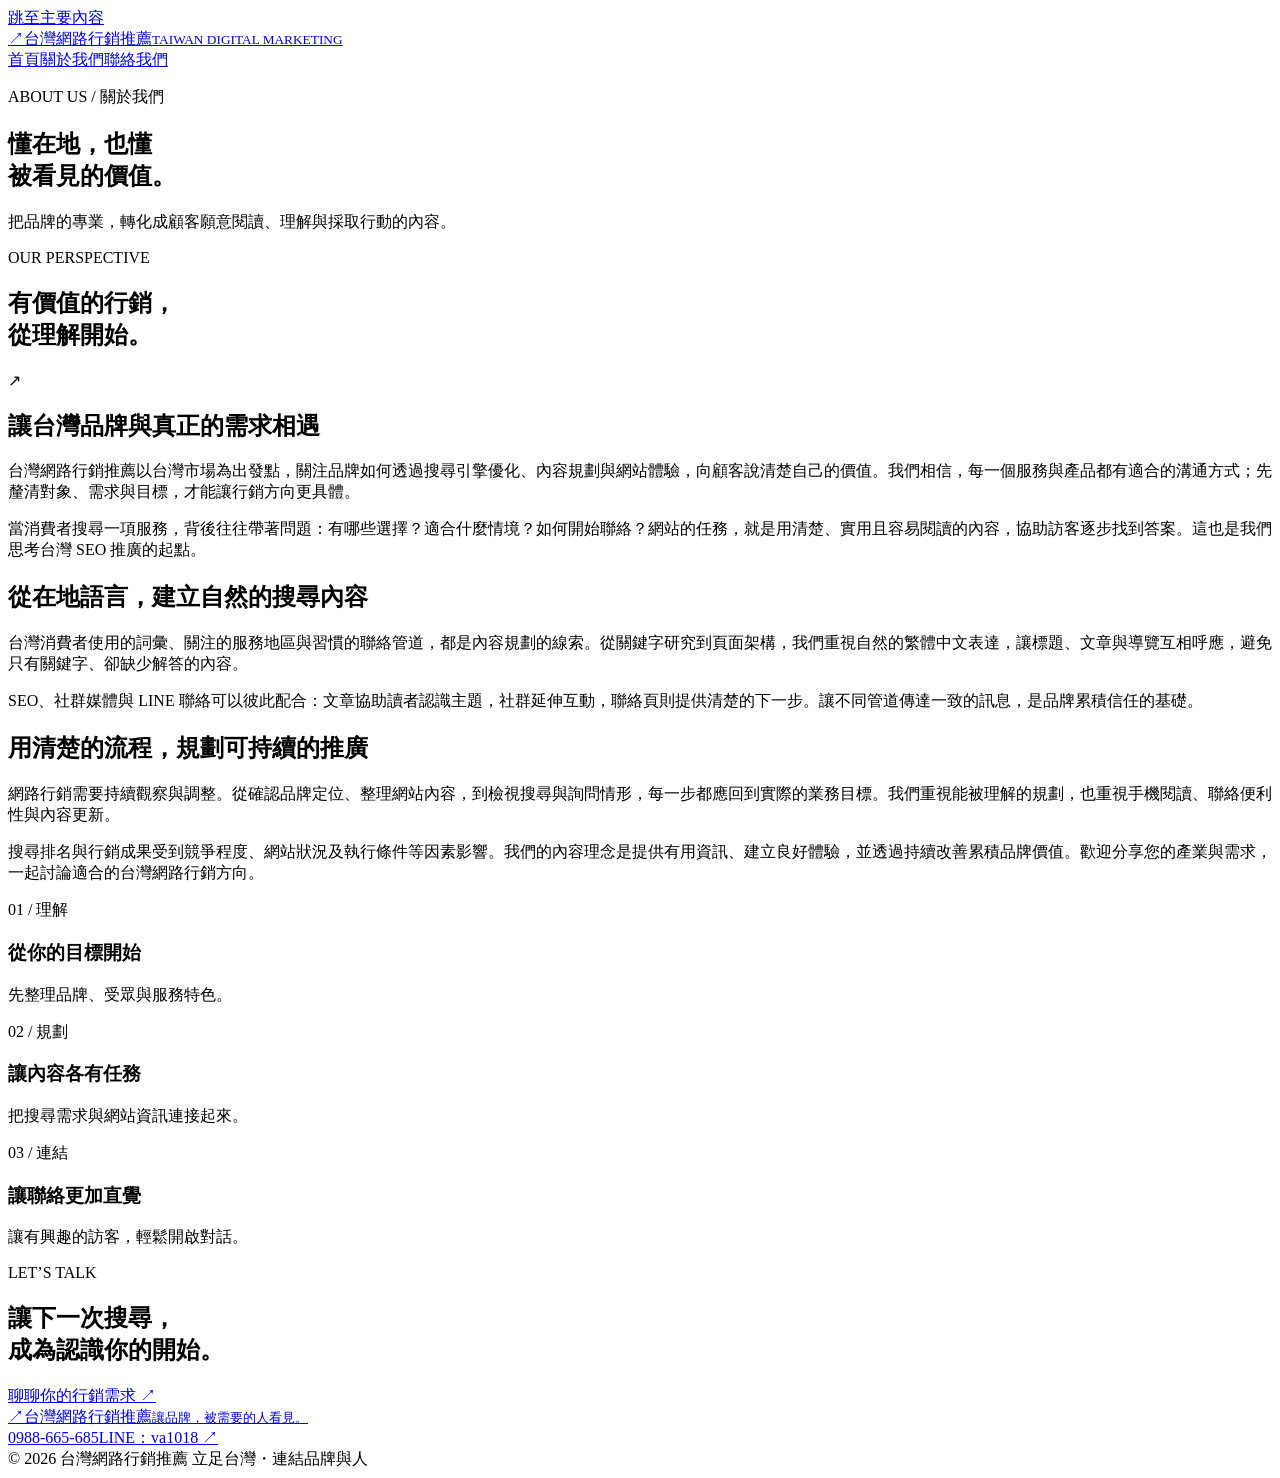
==== about.html @ f3c2215b "新增 about.html" ====
<!doctype html><html lang="zh-Hant-TW"><head><meta charset="utf-8"><meta name="viewport" content="width=device-width,initial-scale=1"><title>關於我們｜台灣網路行銷推薦的 SEO 與品牌內容理念</title><meta name="description" content="認識台灣網路行銷推薦：以在地市場理解、實用內容與清楚的網站體驗，規劃 SEO 搜尋優化及品牌網路推廣方向。"><meta name="theme-color" content="#111f30"><link rel="canonical" href="https://diamondk123.github.io/taiwan-seo-marketing/about.html"><meta property="og:locale" content="zh_TW"><meta property="og:type" content="website"><meta property="og:title" content="關於我們｜台灣網路行銷推薦的 SEO 與品牌內容理念"><meta property="og:description" content="認識台灣網路行銷推薦：以在地市場理解、實用內容與清楚的網站體驗，規劃 SEO 搜尋優化及品牌網路推廣方向。"><meta property="og:url" content="https://diamondk123.github.io/taiwan-seo-marketing/about.html"><link rel="icon" href="favicon.svg" type="image/svg+xml"><link rel="stylesheet" href="styles.css"><script type="application/ld+json">{"@context": "https://schema.org", "@type": "Organization", "name": "台灣網路行銷推薦", "url": "https://diamondk123.github.io/taiwan-seo-marketing/", "telephone": "+886988665685", "email": "mandykeju@hotmail.com", "areaServed": "TW", "sameAs": ["https://line.me/ti/p/~va1018"]}</script></head><body><a class="skip" href="#main">跳至主要內容</a><header><div class="wrap nav"><a class="brand" href="index.html" aria-label="台灣網路行銷推薦 首頁"><span class="brand-mark" aria-hidden="true">↗</span><span>台灣網路行銷推薦<small>TAIWAN DIGITAL MARKETING</small></span></a><nav aria-label="主要導覽"><a href="index.html">首頁</a><a href="about.html" aria-current="page">關於我們</a><a href="contact.html">聯絡我們</a></nav></div></header><main id="main"><section class="page-hero"><div class="wrap"><p class="eyebrow">ABOUT US / 關於我們</p><h1>懂在地，也懂<br><span class="lime">被看見的價值。</span></h1><p>把品牌的專業，轉化成顧客願意閱讀、理解與採取行動的內容。</p></div></section><section class="wrap section about-grid"><aside><p class="eyebrow">OUR PERSPECTIVE</p><h2>有價值的行銷，<br>從理解開始。</h2><div class="about-symbol" aria-hidden="true">↗</div></aside><article class="prose"><h2>讓台灣品牌與真正的需求相遇</h2><p>台灣網路行銷推薦以台灣市場為出發點，關注品牌如何透過搜尋引擎優化、內容規劃與網站體驗，向顧客說清楚自己的價值。我們相信，每一個服務與產品都有適合的溝通方式；先釐清對象、需求與目標，才能讓行銷方向更具體。</p><p>當消費者搜尋一項服務，背後往往帶著問題：有哪些選擇？適合什麼情境？如何開始聯絡？網站的任務，就是用清楚、實用且容易閱讀的內容，協助訪客逐步找到答案。這也是我們思考台灣 SEO 推廣的起點。</p><h2>從在地語言，建立自然的搜尋內容</h2><p>台灣消費者使用的詞彙、關注的服務地區與習慣的聯絡管道，都是內容規劃的線索。從關鍵字研究到頁面架構，我們重視自然的繁體中文表達，讓標題、文章與導覽互相呼應，避免只有關鍵字、卻缺少解答的內容。</p><p>SEO、社群媒體與 LINE 聯絡可以彼此配合：文章協助讀者認識主題，社群延伸互動，聯絡頁則提供清楚的下一步。讓不同管道傳達一致的訊息，是品牌累積信任的基礎。</p><h2>用清楚的流程，規劃可持續的推廣</h2><p>網路行銷需要持續觀察與調整。從確認品牌定位、整理網站內容，到檢視搜尋與詢問情形，每一步都應回到實際的業務目標。我們重視能被理解的規劃，也重視手機閱讀、聯絡便利性與內容更新。</p><p>搜尋排名與行銷成果受到競爭程度、網站狀況及執行條件等因素影響。我們的內容理念是提供有用資訊、建立良好體驗，並透過持續改善累積品牌價值。歡迎分享您的產業與需求，一起討論適合的台灣網路行銷方向。</p></article></section><section class="wrap principles"><div><span>01 / 理解</span><h3>從你的目標開始</h3><p>先整理品牌、受眾與服務特色。</p></div><div><span>02 / 規劃</span><h3>讓內容各有任務</h3><p>把搜尋需求與網站資訊連接起來。</p></div><div><span>03 / 連結</span><h3>讓聯絡更加直覺</h3><p>讓有興趣的訪客，輕鬆開啟對話。</p></div></section><section class="wrap cta"><div><p class="eyebrow">LET’S TALK</p><h2>讓下一次搜尋，<br>成為認識你的開始。</h2></div><a class="button dark" href="contact.html">聊聊你的行銷需求 <span>↗</span></a></section></main><footer><div class="wrap foot"><a class="brand" href="index.html"><span class="brand-mark" aria-hidden="true">↗</span><span>台灣網路行銷推薦<small>讓品牌，被需要的人看見。</small></span></a><div><a href="tel:+886988665685">0988-665-685</a><a href="https://line.me/ti/p/~va1018" target="_blank" rel="noopener noreferrer">LINE：va1018 ↗</a></div></div><div class="wrap copyright">© 2026 台灣網路行銷推薦 <span>立足台灣・連結品牌與人</span></div></footer><script src="script.js" defer></script></body></html>
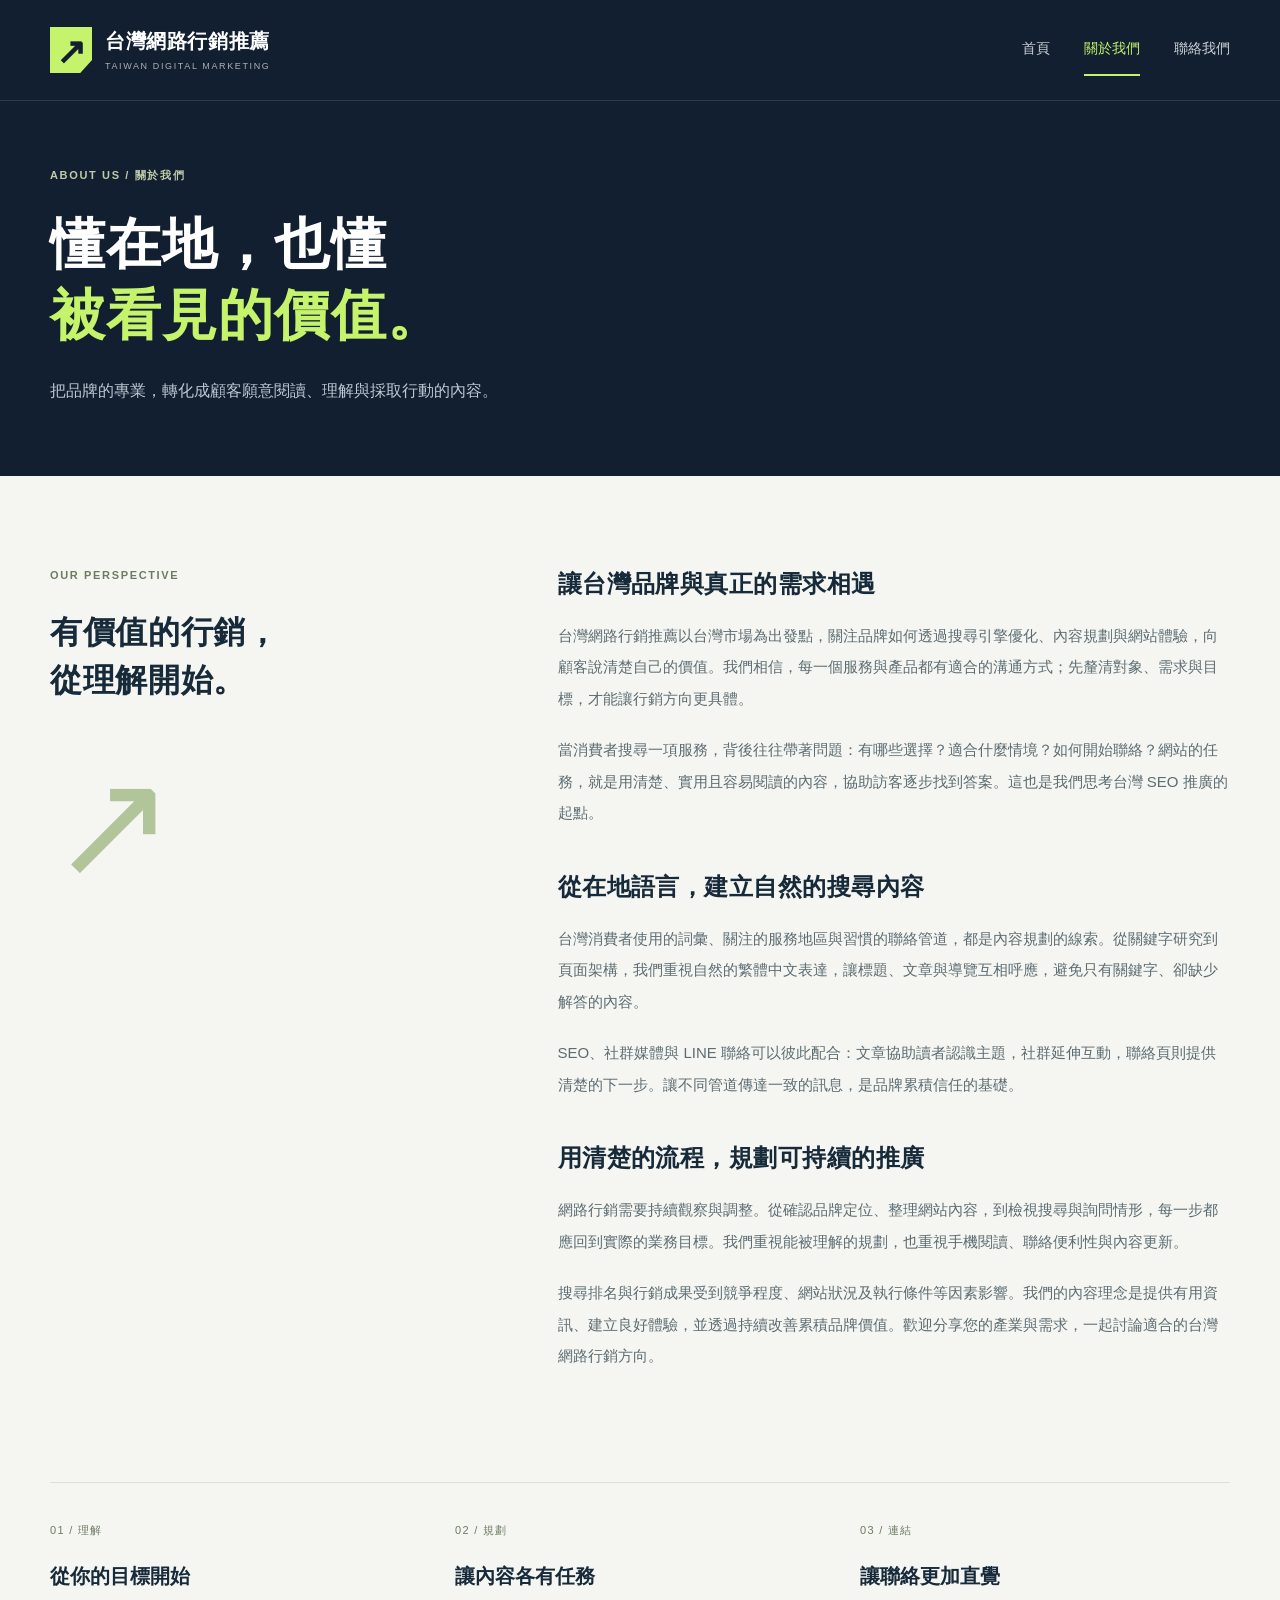
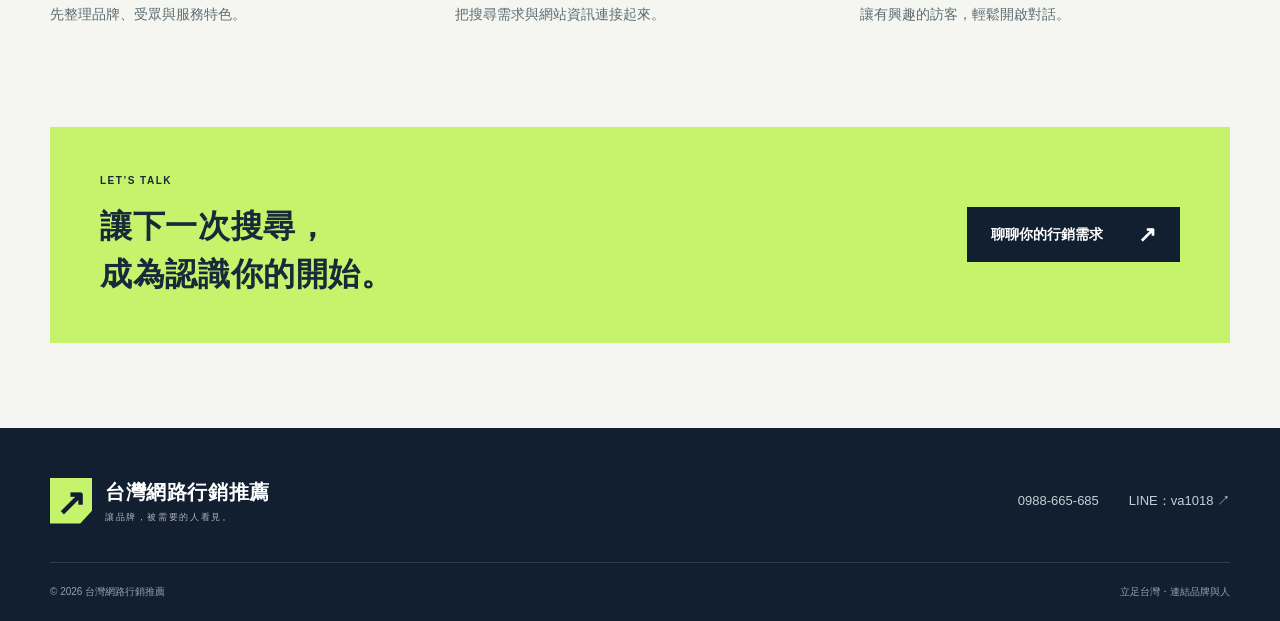
==== commit b01ebc8a: "更新公開聯絡及表單收件信箱為 Gmail" ====
--- a/about.html
+++ b/about.html
@@ -1 +1 @@
-<!doctype html><html lang="zh-Hant-TW"><head><meta charset="utf-8"><meta name="viewport" content="width=device-width,initial-scale=1"><title>關於我們｜台灣網路行銷推薦的 SEO 與品牌內容理念</title><meta name="description" content="認識台灣網路行銷推薦：以在地市場理解、實用內容與清楚的網站體驗，規劃 SEO 搜尋優化及品牌網路推廣方向。"><meta name="theme-color" content="#111f30"><link rel="canonical" href="https://diamondk123.github.io/taiwan-seo-marketing/about.html"><meta property="og:locale" content="zh_TW"><meta property="og:type" content="website"><meta property="og:title" content="關於我們｜台灣網路行銷推薦的 SEO 與品牌內容理念"><meta property="og:description" content="認識台灣網路行銷推薦：以在地市場理解、實用內容與清楚的網站體驗，規劃 SEO 搜尋優化及品牌網路推廣方向。"><meta property="og:url" content="https://diamondk123.github.io/taiwan-seo-marketing/about.html"><link rel="icon" href="favicon.svg" type="image/svg+xml"><link rel="stylesheet" href="styles.css"><script type="application/ld+json">{"@context": "https://schema.org", "@type": "Organization", "name": "台灣網路行銷推薦", "url": "https://diamondk123.github.io/taiwan-seo-marketing/", "telephone": "+886988665685", "email": "mandykeju@hotmail.com", "areaServed": "TW", "sameAs": ["https://line.me/ti/p/~va1018"]}</script></head><body><a class="skip" href="#main">跳至主要內容</a><header><div class="wrap nav"><a class="brand" href="index.html" aria-label="台灣網路行銷推薦 首頁"><span class="brand-mark" aria-hidden="true">↗</span><span>台灣網路行銷推薦<small>TAIWAN DIGITAL MARKETING</small></span></a><nav aria-label="主要導覽"><a href="index.html">首頁</a><a href="about.html" aria-current="page">關於我們</a><a href="contact.html">聯絡我們</a></nav></div></header><main id="main"><section class="page-hero"><div class="wrap"><p class="eyebrow">ABOUT US / 關於我們</p><h1>懂在地，也懂<br><span class="lime">被看見的價值。</span></h1><p>把品牌的專業，轉化成顧客願意閱讀、理解與採取行動的內容。</p></div></section><section class="wrap section about-grid"><aside><p class="eyebrow">OUR PERSPECTIVE</p><h2>有價值的行銷，<br>從理解開始。</h2><div class="about-symbol" aria-hidden="true">↗</div></aside><article class="prose"><h2>讓台灣品牌與真正的需求相遇</h2><p>台灣網路行銷推薦以台灣市場為出發點，關注品牌如何透過搜尋引擎優化、內容規劃與網站體驗，向顧客說清楚自己的價值。我們相信，每一個服務與產品都有適合的溝通方式；先釐清對象、需求與目標，才能讓行銷方向更具體。</p><p>當消費者搜尋一項服務，背後往往帶著問題：有哪些選擇？適合什麼情境？如何開始聯絡？網站的任務，就是用清楚、實用且容易閱讀的內容，協助訪客逐步找到答案。這也是我們思考台灣 SEO 推廣的起點。</p><h2>從在地語言，建立自然的搜尋內容</h2><p>台灣消費者使用的詞彙、關注的服務地區與習慣的聯絡管道，都是內容規劃的線索。從關鍵字研究到頁面架構，我們重視自然的繁體中文表達，讓標題、文章與導覽互相呼應，避免只有關鍵字、卻缺少解答的內容。</p><p>SEO、社群媒體與 LINE 聯絡可以彼此配合：文章協助讀者認識主題，社群延伸互動，聯絡頁則提供清楚的下一步。讓不同管道傳達一致的訊息，是品牌累積信任的基礎。</p><h2>用清楚的流程，規劃可持續的推廣</h2><p>網路行銷需要持續觀察與調整。從確認品牌定位、整理網站內容，到檢視搜尋與詢問情形，每一步都應回到實際的業務目標。我們重視能被理解的規劃，也重視手機閱讀、聯絡便利性與內容更新。</p><p>搜尋排名與行銷成果受到競爭程度、網站狀況及執行條件等因素影響。我們的內容理念是提供有用資訊、建立良好體驗，並透過持續改善累積品牌價值。歡迎分享您的產業與需求，一起討論適合的台灣網路行銷方向。</p></article></section><section class="wrap principles"><div><span>01 / 理解</span><h3>從你的目標開始</h3><p>先整理品牌、受眾與服務特色。</p></div><div><span>02 / 規劃</span><h3>讓內容各有任務</h3><p>把搜尋需求與網站資訊連接起來。</p></div><div><span>03 / 連結</span><h3>讓聯絡更加直覺</h3><p>讓有興趣的訪客，輕鬆開啟對話。</p></div></section><section class="wrap cta"><div><p class="eyebrow">LET’S TALK</p><h2>讓下一次搜尋，<br>成為認識你的開始。</h2></div><a class="button dark" href="contact.html">聊聊你的行銷需求 <span>↗</span></a></section></main><footer><div class="wrap foot"><a class="brand" href="index.html"><span class="brand-mark" aria-hidden="true">↗</span><span>台灣網路行銷推薦<small>讓品牌，被需要的人看見。</small></span></a><div><a href="tel:+886988665685">0988-665-685</a><a href="https://line.me/ti/p/~va1018" target="_blank" rel="noopener noreferrer">LINE：va1018 ↗</a></div></div><div class="wrap copyright">© 2026 台灣網路行銷推薦 <span>立足台灣・連結品牌與人</span></div></footer><script src="script.js" defer></script></body></html>
+<!doctype html><html lang="zh-Hant-TW"><head><meta charset="utf-8"><meta name="viewport" content="width=device-width,initial-scale=1"><title>關於我們｜台灣網路行銷推薦的 SEO 與品牌內容理念</title><meta name="description" content="認識台灣網路行銷推薦：以在地市場理解、實用內容與清楚的網站體驗，規劃 SEO 搜尋優化及品牌網路推廣方向。"><meta name="theme-color" content="#111f30"><link rel="canonical" href="https://diamondk123.github.io/taiwan-seo-marketing/about.html"><meta property="og:locale" content="zh_TW"><meta property="og:type" content="website"><meta property="og:title" content="關於我們｜台灣網路行銷推薦的 SEO 與品牌內容理念"><meta property="og:description" content="認識台灣網路行銷推薦：以在地市場理解、實用內容與清楚的網站體驗，規劃 SEO 搜尋優化及品牌網路推廣方向。"><meta property="og:url" content="https://diamondk123.github.io/taiwan-seo-marketing/about.html"><link rel="icon" href="favicon.svg" type="image/svg+xml"><link rel="stylesheet" href="styles.css"><script type="application/ld+json">{"@context": "https://schema.org", "@type": "Organization", "name": "台灣網路行銷推薦", "url": "https://diamondk123.github.io/taiwan-seo-marketing/", "telephone": "+886988665685", "email": "veraclonney0203@gmail.com", "areaServed": "TW", "sameAs": ["https://line.me/ti/p/~va1018"]}</script></head><body><a class="skip" href="#main">跳至主要內容</a><header><div class="wrap nav"><a class="brand" href="index.html" aria-label="台灣網路行銷推薦 首頁"><span class="brand-mark" aria-hidden="true">↗</span><span>台灣網路行銷推薦<small>TAIWAN DIGITAL MARKETING</small></span></a><nav aria-label="主要導覽"><a href="index.html">首頁</a><a href="about.html" aria-current="page">關於我們</a><a href="contact.html">聯絡我們</a></nav></div></header><main id="main"><section class="page-hero"><div class="wrap"><p class="eyebrow">ABOUT US / 關於我們</p><h1>懂在地，也懂<br><span class="lime">被看見的價值。</span></h1><p>把品牌的專業，轉化成顧客願意閱讀、理解與採取行動的內容。</p></div></section><section class="wrap section about-grid"><aside><p class="eyebrow">OUR PERSPECTIVE</p><h2>有價值的行銷，<br>從理解開始。</h2><div class="about-symbol" aria-hidden="true">↗</div></aside><article class="prose"><h2>讓台灣品牌與真正的需求相遇</h2><p>台灣網路行銷推薦以台灣市場為出發點，關注品牌如何透過搜尋引擎優化、內容規劃與網站體驗，向顧客說清楚自己的價值。我們相信，每一個服務與產品都有適合的溝通方式；先釐清對象、需求與目標，才能讓行銷方向更具體。</p><p>當消費者搜尋一項服務，背後往往帶著問題：有哪些選擇？適合什麼情境？如何開始聯絡？網站的任務，就是用清楚、實用且容易閱讀的內容，協助訪客逐步找到答案。這也是我們思考台灣 SEO 推廣的起點。</p><h2>從在地語言，建立自然的搜尋內容</h2><p>台灣消費者使用的詞彙、關注的服務地區與習慣的聯絡管道，都是內容規劃的線索。從關鍵字研究到頁面架構，我們重視自然的繁體中文表達，讓標題、文章與導覽互相呼應，避免只有關鍵字、卻缺少解答的內容。</p><p>SEO、社群媒體與 LINE 聯絡可以彼此配合：文章協助讀者認識主題，社群延伸互動，聯絡頁則提供清楚的下一步。讓不同管道傳達一致的訊息，是品牌累積信任的基礎。</p><h2>用清楚的流程，規劃可持續的推廣</h2><p>網路行銷需要持續觀察與調整。從確認品牌定位、整理網站內容，到檢視搜尋與詢問情形，每一步都應回到實際的業務目標。我們重視能被理解的規劃，也重視手機閱讀、聯絡便利性與內容更新。</p><p>搜尋排名與行銷成果受到競爭程度、網站狀況及執行條件等因素影響。我們的內容理念是提供有用資訊、建立良好體驗，並透過持續改善累積品牌價值。歡迎分享您的產業與需求，一起討論適合的台灣網路行銷方向。</p></article></section><section class="wrap principles"><div><span>01 / 理解</span><h3>從你的目標開始</h3><p>先整理品牌、受眾與服務特色。</p></div><div><span>02 / 規劃</span><h3>讓內容各有任務</h3><p>把搜尋需求與網站資訊連接起來。</p></div><div><span>03 / 連結</span><h3>讓聯絡更加直覺</h3><p>讓有興趣的訪客，輕鬆開啟對話。</p></div></section><section class="wrap cta"><div><p class="eyebrow">LET’S TALK</p><h2>讓下一次搜尋，<br>成為認識你的開始。</h2></div><a class="button dark" href="contact.html">聊聊你的行銷需求 <span>↗</span></a></section></main><footer><div class="wrap foot"><a class="brand" href="index.html"><span class="brand-mark" aria-hidden="true">↗</span><span>台灣網路行銷推薦<small>讓品牌，被需要的人看見。</small></span></a><div><a href="tel:+886988665685">0988-665-685</a><a href="https://line.me/ti/p/~va1018" target="_blank" rel="noopener noreferrer">LINE：va1018 ↗</a></div></div><div class="wrap copyright">© 2026 台灣網路行銷推薦 <span>立足台灣・連結品牌與人</span></div></footer><script src="script.js" defer></script></body></html>
--- a/styles.css
+++ b/styles.css
@@ -0,0 +1 @@
+@charset "UTF-8";:root{--navy:#111f30;--lime:#c5f36b;--ink:#172a3a;--muted:#5d6c72;--paper:#f5f6f2;--line:#dce1d8}*{box-sizing:border-box}html{scroll-behavior:smooth;scroll-padding-top:105px}body{margin:0;background:var(--paper);color:var(--ink);font-family:"Noto Sans TC","Microsoft JhengHei",sans-serif;line-height:1.8}a{color:inherit;text-decoration:none}a,button,input,textarea,select{-webkit-tap-highlight-color:transparent}a:focus-visible,button:focus-visible,input:focus-visible,textarea:focus-visible,select:focus-visible{outline:3px solid #589724;outline-offset:5px}.wrap{width:min(1180px,calc(100% - 80px));margin:auto}header{background:var(--navy);color:white;border-bottom:1px solid #ffffff20}.nav{min-height:100px;display:flex;align-items:center;justify-content:space-between;gap:25px}.brand{display:flex;align-items:center;gap:13px;font-size:20px;font-weight:800;letter-spacing:.03em;line-height:1.4}.brand small{display:block;font-size:9px;letter-spacing:.18em;font-weight:400;opacity:.65;margin-top:5px}.brand-mark{width:42px;height:46px;background:var(--lime);color:var(--navy);display:grid;place-items:center;font-size:36px;clip-path:polygon(0 0,100% 0,100% 72%,72% 100%,0 100%)}nav{display:flex;gap:34px;font-size:14px}nav a{padding:12px 0;color:#ccd3d8}nav a[aria-current]{color:var(--lime);border-bottom:2px solid var(--lime)}nav a:hover{color:white}.hero{background:var(--navy);color:white;padding:70px 0 76px;overflow:hidden}.hero-grid{display:grid;grid-template-columns:1.15fr 1fr;align-items:center;gap:45px}.eyebrow{font-size:11px;letter-spacing:.15em;font-weight:700;margin:0 0 23px}.hero .eyebrow,.page-hero .eyebrow{color:#bfcca9}.dot{display:inline-block;width:7px;height:7px;border-radius:50%;background:var(--lime);margin-right:7px}h1{font-size:clamp(42px,4.7vw,66px);line-height:1.3;letter-spacing:.02em;margin:0 0 25px;font-weight:800}.lime{color:var(--lime)}.hero-desc{color:#bdc8d1;font-size:17px;line-height:1.9;margin:0 0 31px}.actions{display:flex;align-items:center;gap:25px;flex-wrap:wrap}.button{background:var(--lime);color:var(--navy);display:inline-flex;justify-content:space-between;align-items:center;gap:35px;padding:15px 24px;border:0;font-family:inherit;font-size:14px;font-weight:700;line-height:1.8;cursor:pointer;transition:transform .2s,background .2s}.button:hover{transform:translateY(-3px);background:#d7ff8e}.button span{font-size:22px;line-height:1}.text-link{font-size:13px;color:#d1d9e1;border-bottom:1px solid #687784;padding:8px 0}.hero-tags{display:flex;gap:18px;font-size:11px;color:#99aaba;margin-top:43px}.hero-tags span+span{border-left:1px solid #52606d;padding-left:18px}.visual{height:428px;position:relative;background:radial-gradient(ellipse at center,#2e4844 0%,#172c35 44%,#142533 70%);border:1px solid #3a4b52;overflow:hidden}.visual:before{content:"";position:absolute;inset:0;background-image:linear-gradient(#a7c1b10c 1px,transparent 1px),linear-gradient(90deg,#a7c1b10c 1px,transparent 1px);background-size:36px 36px}.visual-caption{position:absolute;left:25px;top:20px;font-size:9px;letter-spacing:.17em;color:#9eafa8}.search-box{position:absolute;top:79px;left:10%;width:80%;background:#f6f8f0;color:var(--navy);padding:13px 20px;font-size:14px;box-shadow:0 15px 50px #0003;display:flex;gap:16px;align-items:center}.search-box>span:first-child{font-size:27px;line-height:1}.cursor{margin-left:auto;border-left:1px solid #7f9468;height:18px}.visual-center{position:absolute;top:162px;left:22%;font-size:38px;line-height:1.35}.visual-center strong{color:var(--lime);font-weight:800}.visual-center>span{font-size:11px;color:#b7c6be;display:block;line-height:2;margin-top:18px}.orbit{position:absolute;border:1px solid #b5e47830;border-radius:50%;width:320px;height:320px;left:calc(50% - 160px);top:60px}.orbit-b{width:380px;height:380px;left:calc(50% - 190px);top:30px;border-style:dashed;transform:rotate(24deg)}.floating{position:absolute;background:#213940;border:1px solid #67835e;color:var(--lime);font-size:11px;letter-spacing:.08em;padding:9px 14px}.float-a{right:16px;top:185px;transform:rotate(8deg)}.float-b{left:18px;bottom:70px;transform:rotate(-8deg)}.visual-bottom{position:absolute;bottom:20px;left:25px;font-size:8px;letter-spacing:.18em;color:#91a69a}.strip{background:#e7ebdf;border-bottom:1px solid var(--line)}.strip>div{display:flex;justify-content:space-between;padding:19px 0;font-size:12px;letter-spacing:.12em}.strip span:before{content:"＋";color:#56732d;margin-right:20px}.section{padding-top:90px;padding-bottom:90px}.section-heading{display:flex;justify-content:space-between;align-items:end;gap:40px;margin-bottom:42px}h2{font-size:32px;line-height:1.5;letter-spacing:.02em;margin:0 0 24px}p{margin-top:0}.section-heading .eyebrow{color:#6d7b61;margin-bottom:15px}.section-heading p:last-child{font-size:14px;color:var(--muted)}.topics{display:grid;grid-template-columns:repeat(2,1fr);border-top:1px solid var(--line);border-left:1px solid var(--line)}.topic{padding:30px 34px 35px;border-right:1px solid var(--line);border-bottom:1px solid var(--line);transition:background .2s}.topic:hover{background:#edf1e6}.topic-no{display:flex;justify-content:space-between;font-size:12px;color:#778465;margin-bottom:18px;font-family:monospace}.topic-no span{font-size:22px}.topic h3{font-size:23px;margin:0 0 8px}.topic .lead{font-size:15px;font-weight:600;color:#2e453b;margin-bottom:12px}.topic p:last-child{font-size:14px;color:var(--muted);margin:0;line-height:1.95}.cta{background:var(--lime);padding:45px 50px;margin-bottom:85px;display:flex;justify-content:space-between;align-items:center;gap:25px}.cta .eyebrow{font-size:10px;margin-bottom:12px}.cta h2{margin:0}.dark{background:var(--navy);color:white}.dark:hover{background:#2a4052}footer{background:var(--navy);color:white;padding:50px 0 20px}.foot{display:flex;justify-content:space-between;gap:30px;align-items:center;padding-bottom:38px}.foot>div{display:flex;gap:30px;font-size:13px;color:#c6d0d4}.copyright{border-top:1px solid #ffffff20;padding-top:20px;font-size:10px;color:#92a2af;display:flex;justify-content:space-between}.page-hero{background:var(--navy);color:white;padding:65px 0 70px}.page-hero h1{font-size:55px}.page-hero p:last-child{font-size:16px;color:#bdc8d1;max-width:580px;margin-bottom:0}.about-grid{display:grid;grid-template-columns:1fr 1.65fr;gap:100px}.about-grid aside .eyebrow{color:#6d7b61}.about-symbol{font-size:150px;color:#b2c49a;line-height:1.3}.prose h2{font-size:24px;margin:40px 0 18px}.prose h2:first-child{margin-top:0}.prose p{color:var(--muted);font-size:15px;line-height:2.1;margin-bottom:20px}.principles{display:grid;grid-template-columns:repeat(3,1fr);border-top:1px solid var(--line);padding-top:32px;margin-bottom:85px;gap:35px}.principles span{font-size:11px;color:#6d7b61;letter-spacing:.12em}.principles h3{font-size:20px;margin:15px 0 8px}.principles p{font-size:14px;color:var(--muted)}.contact-grid{display:grid;grid-template-columns:1fr 1.2fr;gap:85px}.contact-grid>div>.eyebrow{color:#6d7b61}.contact-list{margin-top:40px}.contact-list>a{display:block;border-top:1px solid var(--line);padding:24px 0}.contact-list span{font-size:12px;display:flex;justify-content:space-between;gap:10px;align-items:center;color:#63705e}.contact-list small{font-size:10px;color:#737d82}.contact-list strong{display:block;font-size:25px;margin-top:8px;font-weight:500}.contact-list .email{font-size:18px;overflow-wrap:anywhere}.form-card{background:white;border:1px solid var(--line);padding:35px}.form-card h2{font-size:25px;margin-bottom:12px}.form-card>p{font-size:13px;color:var(--muted)}.form-row{display:grid;grid-template-columns:1fr 1fr;gap:18px}label{display:block;font-size:13px;font-weight:600;margin:19px 0}input,select,textarea{display:block;width:100%;padding:12px 13px;border:1px solid #ccd3c9;background:#fbfcf9;border-radius:0;color:var(--ink);font:inherit;font-size:14px;margin-top:8px}textarea{resize:vertical}input::placeholder,textarea::placeholder{color:#8b9596;font-size:12px}.required{color:#7b4425}.consent{display:flex;align-items:flex-start;gap:9px;font-weight:400;font-size:11px;color:var(--muted)}.consent input{width:16px;height:16px;flex:none;margin-top:3px;accent-color:var(--navy)}.submit{width:100%;font-size:14px}.form-note{font-size:11px;color:var(--muted);margin-top:14px;margin-bottom:0}.honeypot{position:absolute;left:-9999px}.skip{position:absolute;top:-100px;left:10px;background:white;padding:10px;z-index:100}.skip:focus{top:10px}@media(max-width:900px){.wrap{width:calc(100% - 44px)}.hero-grid{gap:25px;grid-template-columns:1.1fr 1fr}.visual{height:390px}.hero-tags{gap:8px;font-size:9px}.hero-tags span+span{padding-left:8px}.actions{gap:15px}.brand{font-size:17px}nav{gap:20px}.contact-grid,.about-grid{gap:35px}.contact-list strong{font-size:23px}.contact-list span{display:block}.contact-list small{display:block}.form-card{padding:25px}.foot>div{flex-direction:column;gap:8px}}@media(max-width:650px){.wrap{width:calc(100% - 36px)}.nav{min-height:112px;display:block;padding:20px 0 10px}.brand{font-size:17px}.brand-mark{height:36px;width:34px;font-size:29px}.brand small{font-size:8px}nav{margin-top:14px;justify-content:space-between;gap:16px;font-size:12px}nav a{padding:5px 0}.hero{padding:40px 0}.hero-grid{grid-template-columns:1fr;gap:35px}h1{font-size:44px}.hero-desc{font-size:15px}.hero-tags{margin-top:28px;gap:15px;font-size:10px}.hero-tags span+span{padding-left:15px}.visual{height:365px}.visual-center{top:152px;left:25%}.float-a{top:180px}.float-b{bottom:45px}.strip>div{font-size:9px;letter-spacing:0;gap:12px}.strip span:before{margin-right:4px}.section{padding:55px 0}.section-heading{display:block;margin-bottom:25px}h2{font-size:27px}.section-heading p:last-child{font-size:13px}.topics{grid-template-columns:1fr}.topic{padding:25px}.topic h3{font-size:22px}.cta{padding:30px;display:block;margin-bottom:50px}.cta .button{margin-top:27px}.foot{display:block}.foot>div{margin-top:25px}.copyright{display:block;font-size:9px}.copyright span{display:block;margin-top:5px}.page-hero{padding:40px 0 48px}.page-hero h1{font-size:40px}.page-hero p:last-child{font-size:14px}.about-grid,.contact-grid{grid-template-columns:1fr;gap:30px}.about-symbol{display:none}.prose h2{font-size:22px}.principles{grid-template-columns:1fr;gap:15px;margin-bottom:45px}.form-row{grid-template-columns:1fr;gap:0}.form-card{padding:24px}.contact-list .email{font-size:18px}.contact-list span{display:flex}.contact-list{margin-top:25px}}@media(prefers-reduced-motion:reduce){html{scroll-behavior:auto}*{transition:none!important}}
